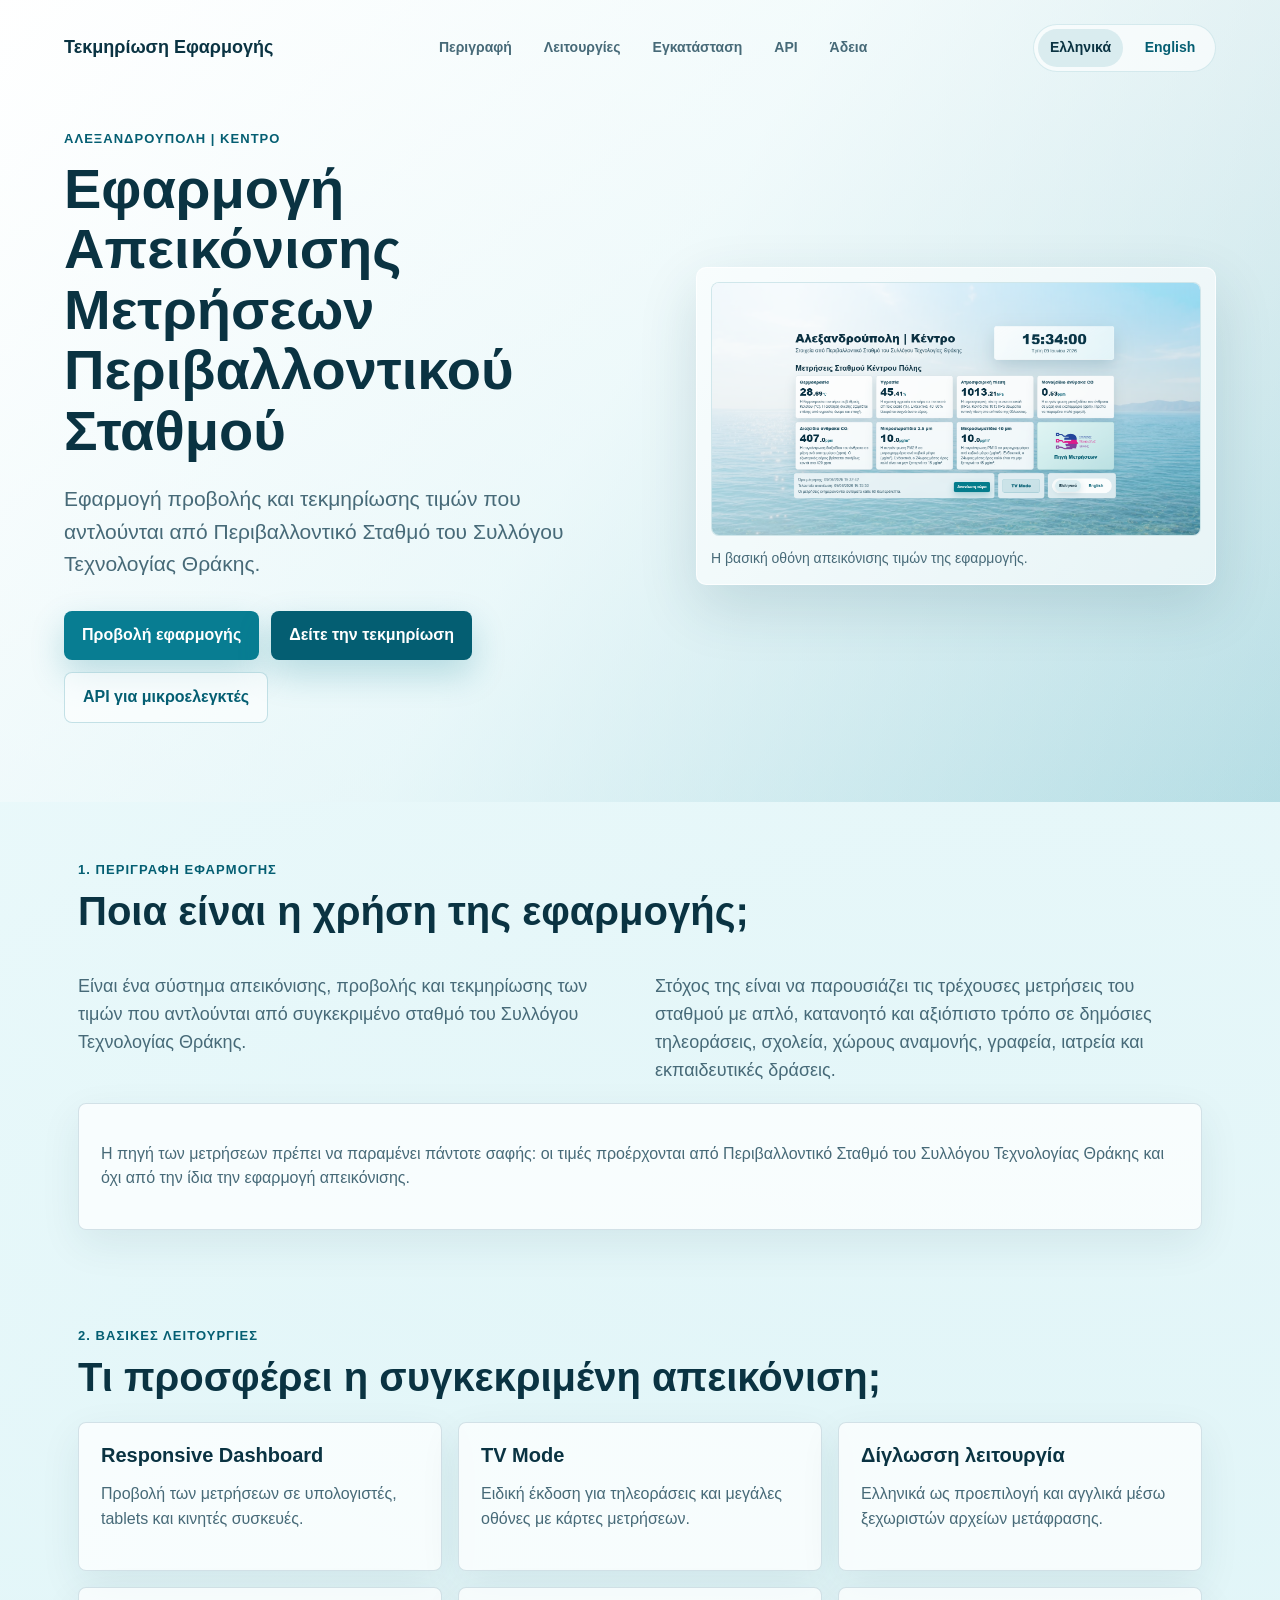
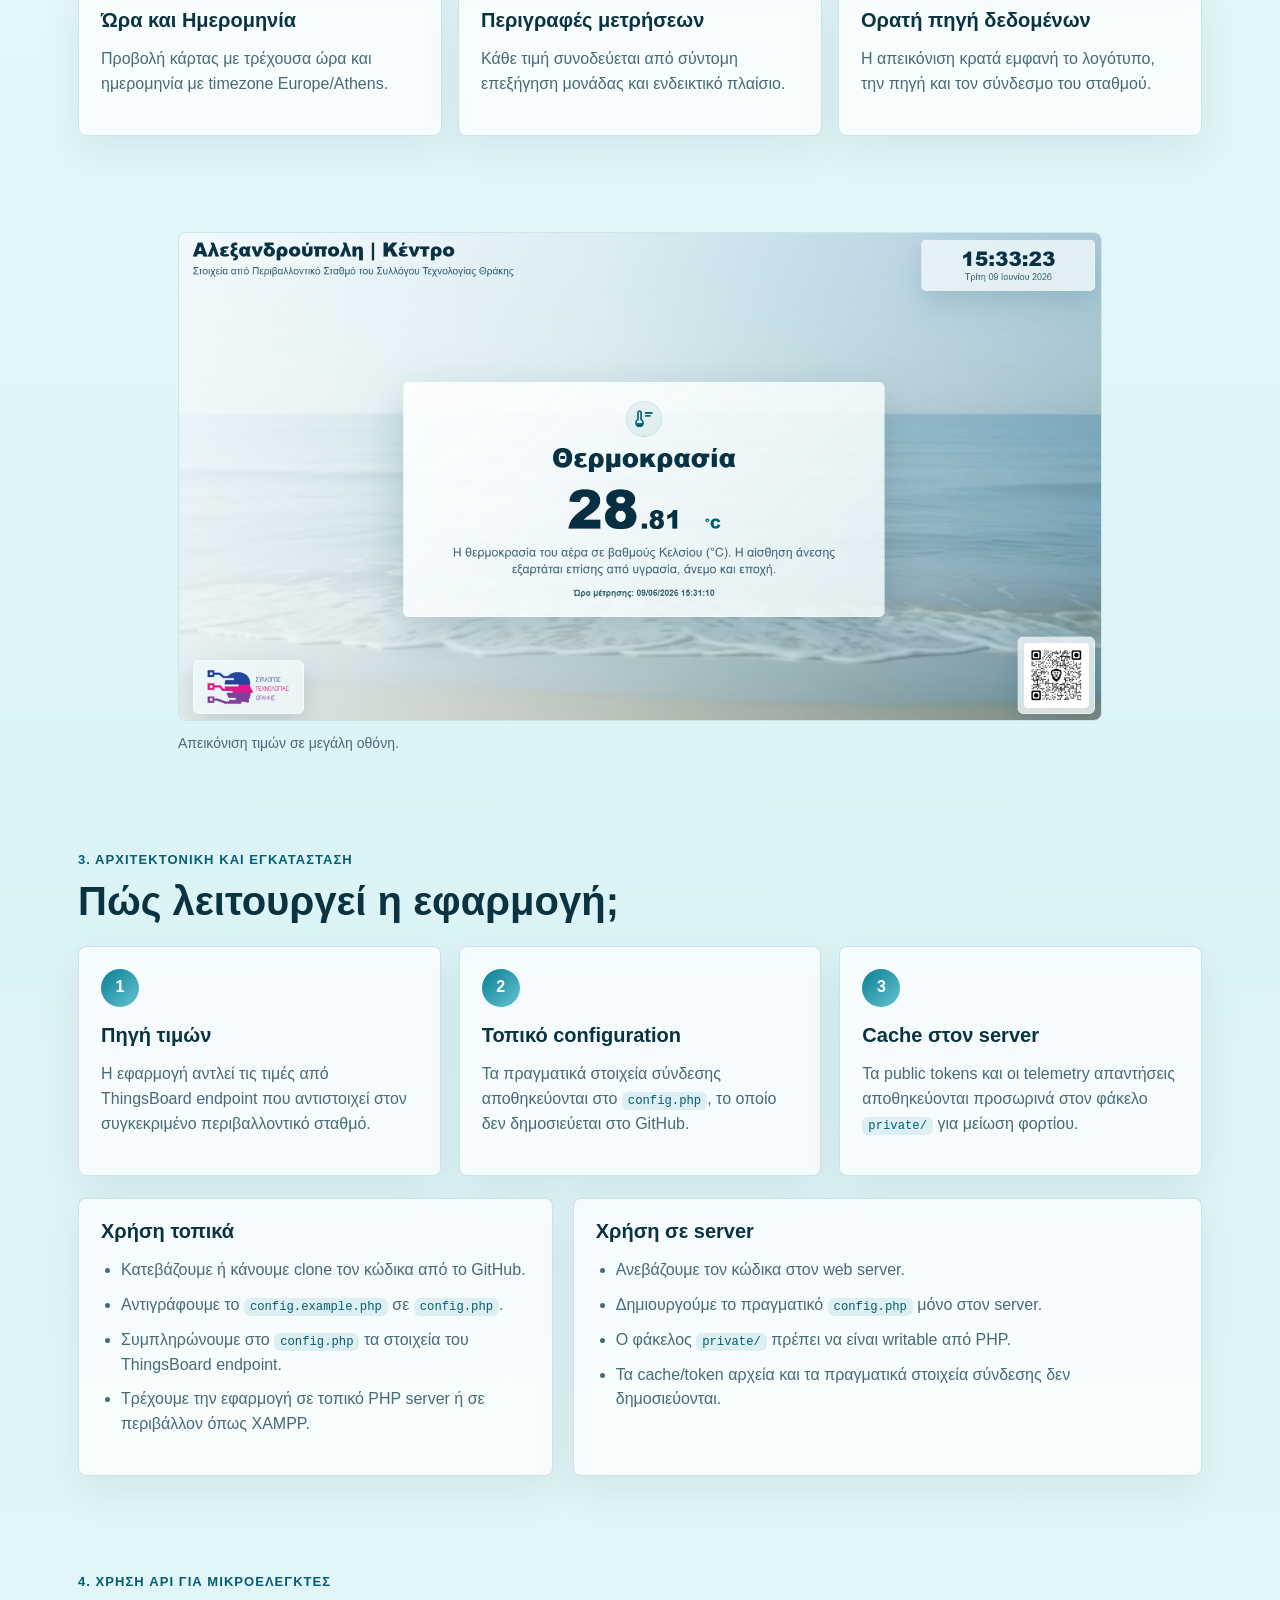
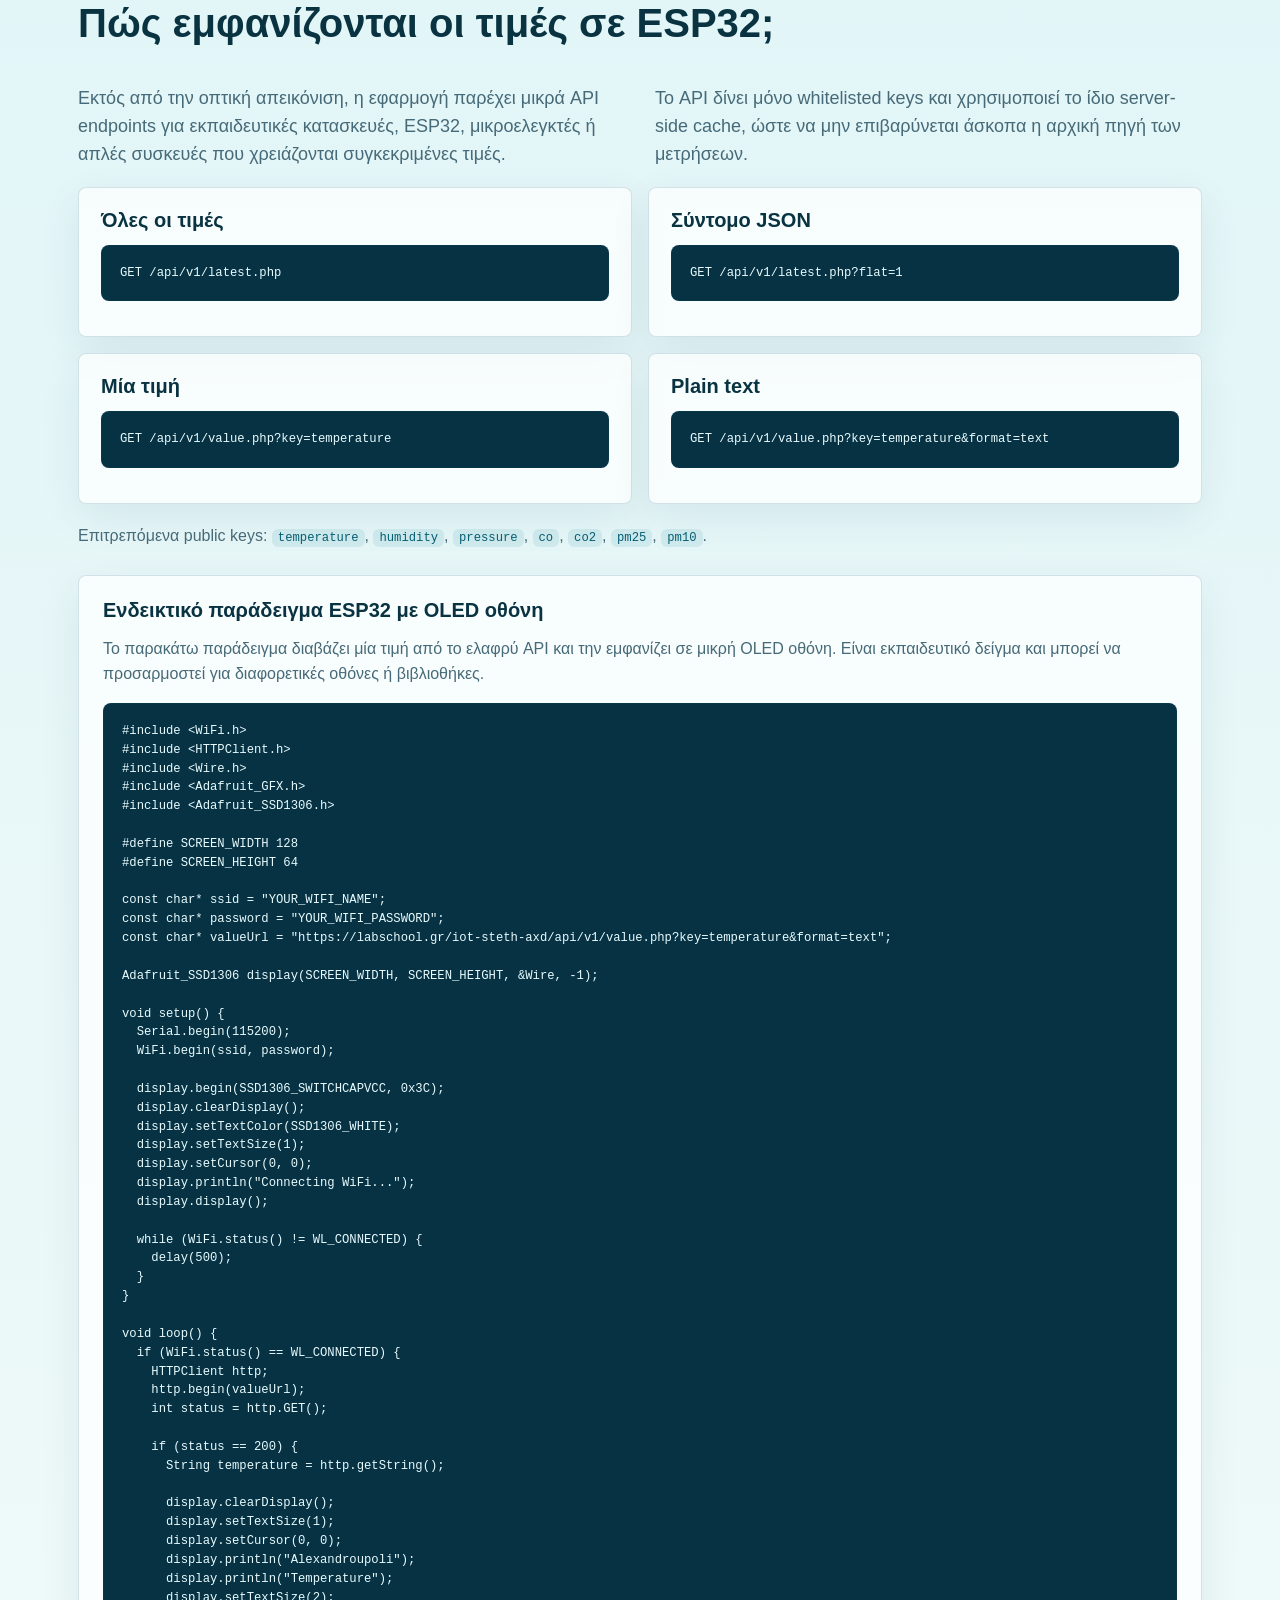
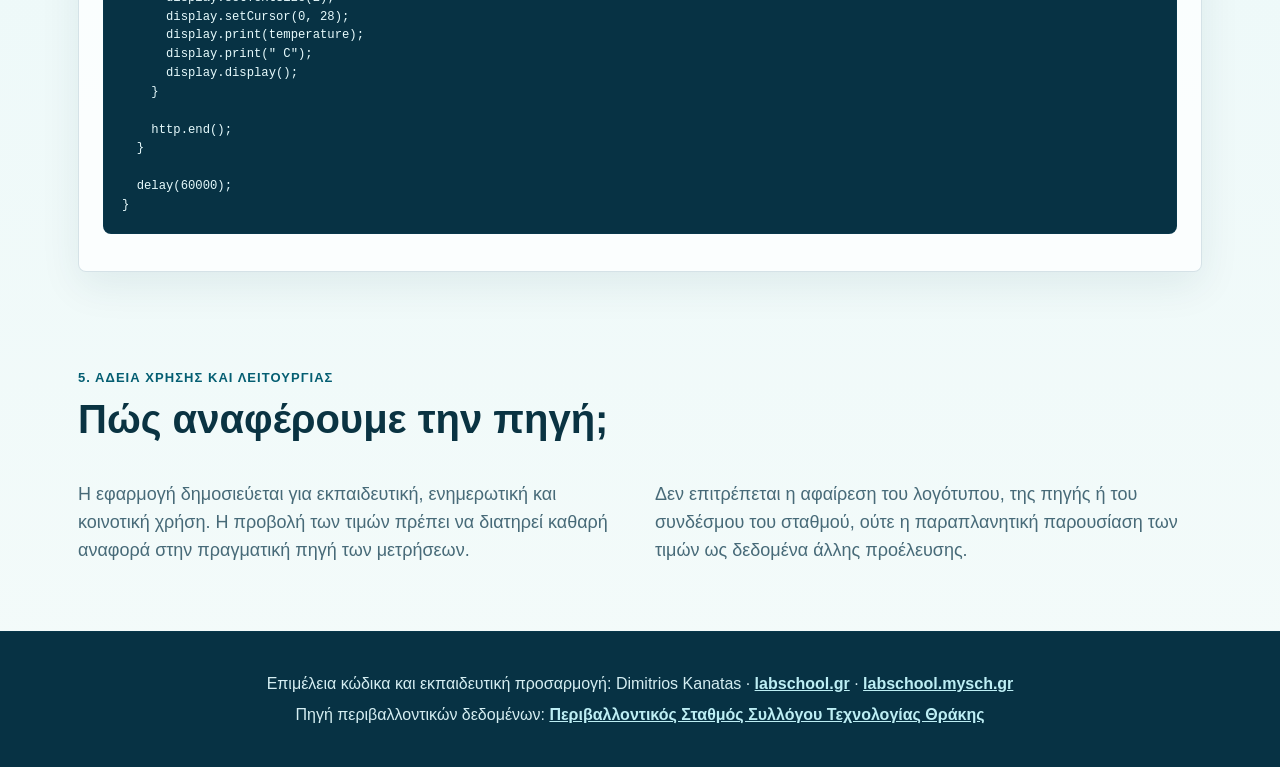
==== docs/index.html @ fb510822 "Initial release of environmental measurements display" ====
<!doctype html>
<html lang="el">
<head>
    <meta charset="utf-8">
    <meta name="viewport" content="width=device-width, initial-scale=1">
    <title>Εφαρμογή Απεικόνισης Μετρήσεων Περιβαλλοντικού Σταθμού</title>
    <meta name="description" content="Τεκμηρίωση εφαρμογής προβολής και τεκμηρίωσης τιμών που αντλούνται από Περιβαλλοντικό Σταθμό του Συλλόγου Τεχνολογίας Θράκης.">
    <link rel="icon" type="image/svg+xml" href="assets/favicon.svg">
    <link rel="stylesheet" href="styles.css">
</head>
<body>
<header class="site-hero" id="top">
    <nav class="topbar" aria-label="Πλοήγηση τεκμηρίωσης">
        <a class="brand" href="#top">Τεκμηρίωση Εφαρμογής</a>
        <div class="nav-links">
            <a href="#description">Περιγραφή</a>
            <a href="#features">Λειτουργίες</a>
            <a href="#architecture">Εγκατάσταση</a>
            <a href="#api">API</a>
            <a href="#license">Άδεια</a>
        </div>
        <div class="language-switch" aria-label="Γλώσσα">
            <a class="active" href="index.html" lang="el" aria-current="page">Ελληνικά</a>
            <a href="en.html" lang="en">English</a>
        </div>
    </nav>

    <div class="hero-grid">
        <div class="hero-copy">
            <p class="eyebrow">Αλεξανδρούπολη | Κέντρο</p>
            <h1>Εφαρμογή Απεικόνισης Μετρήσεων Περιβαλλοντικού Σταθμού</h1>
            <p class="lead">
                Εφαρμογή προβολής και τεκμηρίωσης τιμών που αντλούνται από Περιβαλλοντικό Σταθμό
                του Συλλόγου Τεχνολογίας Θράκης.
            </p>
            <div class="hero-actions">
                <a class="button primary" href="https://labschool.gr/iot-steth-axd/">Προβολή εφαρμογής</a>
                <a class="button primary" href="#description">Δείτε την τεκμηρίωση</a>
                <a class="button secondary" href="#api">API για μικροελεγκτές</a>
            </div>
        </div>

        <figure class="visual-card">
            <img
                class="doc-image"
                src="assets/images/iot-steth-axd.png"
                alt="Στιγμιότυπο της εφαρμογής απεικόνισης μετρήσεων"
            >
            <figcaption>Η βασική οθόνη απεικόνισης τιμών της εφαρμογής.</figcaption>
        </figure>
    </div>
</header>

<main>
    <section class="section intro-section" id="description">
        <div class="section-heading">
            <p class="eyebrow">1. Περιγραφή Εφαρμογής</p>
            <h2>Ποια είναι η χρήση της εφαρμογής;</h2>
        </div>
        <div class="text-columns">
            <p>
                Είναι ένα σύστημα απεικόνισης, προβολής και τεκμηρίωσης των τιμών που αντλούνται
                από συγκεκριμένο σταθμό του Συλλόγου Τεχνολογίας Θράκης.
            </p>
            <p>
                Στόχος της είναι να παρουσιάζει τις τρέχουσες μετρήσεις του σταθμού με απλό,
                κατανοητό και αξιόπιστο τρόπο σε δημόσιες τηλεοράσεις, σχολεία, χώρους αναμονής,
                γραφεία, ιατρεία και εκπαιδευτικές δράσεις.
            </p>
        </div>
        <div class="callout">
            <p>
                Η πηγή των μετρήσεων πρέπει να παραμένει πάντοτε σαφής: οι τιμές προέρχονται από
                Περιβαλλοντικό Σταθμό του Συλλόγου Τεχνολογίας Θράκης και όχι από την ίδια την
                εφαρμογή απεικόνισης.
            </p>
        </div>
    </section>

    <section class="section" id="features">
        <div class="section-heading">
            <p class="eyebrow">2. Βασικές Λειτουργίες</p>
            <h2>Τι προσφέρει η συγκεκριμένη απεικόνιση;</h2>
        </div>
        <div class="feature-grid">
            <article class="feature-card">
                <h3>Responsive Dashboard</h3>
                <p>Προβολή των μετρήσεων σε υπολογιστές, tablets και κινητές συσκευές.</p>
            </article>
            <article class="feature-card">
                <h3>TV Mode</h3>
                <p>Ειδική έκδοση για τηλεοράσεις και μεγάλες οθόνες με κάρτες μετρήσεων.</p>
            </article>
            <article class="feature-card">
                <h3>Δίγλωσση λειτουργία</h3>
                <p>Ελληνικά ως προεπιλογή και αγγλικά μέσω ξεχωριστών αρχείων μετάφρασης.</p>
            </article>
            <article class="feature-card">
                <h3>Ώρα και Ημερομηνία</h3>
                <p>Προβολή κάρτας με τρέχουσα ώρα και ημερομηνία με timezone Europe/Athens.</p>
            </article>
            <article class="feature-card">
                <h3>Περιγραφές μετρήσεων</h3>
                <p>Κάθε τιμή συνοδεύεται από σύντομη επεξήγηση μονάδας και ενδεικτικό πλαίσιο.</p>
            </article>
            <article class="feature-card">
                <h3>Ορατή πηγή δεδομένων</h3>
                <p>Η απεικόνιση κρατά εμφανή το λογότυπο, την πηγή και τον σύνδεσμο του σταθμού.</p>
            </article>
        </div>
    </section>

    <section class="section image-strip single-image" aria-label="Εικόνα τεκμηρίωσης TV Mode">
        <figure>
            <img
                class="doc-image"
                src="assets/images/iot-steth-axd-tv-mode.png"
                alt="Στιγμιότυπο του TV Mode της εφαρμογής απεικόνισης μετρήσεων"
            >
            <figcaption>Απεικόνιση τιμών σε μεγάλη οθόνη.</figcaption>
        </figure>
    </section>

    <section class="section" id="architecture">
        <div class="section-heading">
            <p class="eyebrow">3. Αρχιτεκτονική και Εγκατάσταση</p>
            <h2>Πώς λειτουργεί η εφαρμογή;</h2>
        </div>
        <div class="architecture-flow">
            <article>
                <span class="step">1</span>
                <h3>Πηγή τιμών</h3>
                <p>
                    Η εφαρμογή αντλεί τις τιμές από ThingsBoard endpoint που αντιστοιχεί στον
                    συγκεκριμένο περιβαλλοντικό σταθμό.
                </p>
            </article>
            <article>
                <span class="step">2</span>
                <h3>Τοπικό configuration</h3>
                <p>
                    Τα πραγματικά στοιχεία σύνδεσης αποθηκεύονται στο <code>config.php</code>, το
                    οποίο δεν δημοσιεύεται στο GitHub.
                </p>
            </article>
            <article>
                <span class="step">3</span>
                <h3>Cache στον server</h3>
                <p>
                    Τα public tokens και οι telemetry απαντήσεις αποθηκεύονται προσωρινά στον
                    φάκελο <code>private/</code> για μείωση φορτίου.
                </p>
            </article>
        </div>

        <div class="checklist-grid setup-grid">
            <div>
                <h3>Χρήση τοπικά</h3>
                <ul class="checklist">
                    <li>Κατεβάζουμε ή κάνουμε clone τον κώδικα από το GitHub.</li>
                    <li>Αντιγράφουμε το <code>config.example.php</code> σε <code>config.php</code>.</li>
                    <li>Συμπληρώνουμε στο <code>config.php</code> τα στοιχεία του ThingsBoard endpoint.</li>
                    <li>Τρέχουμε την εφαρμογή σε τοπικό PHP server ή σε περιβάλλον όπως XAMPP.</li>
                </ul>
            </div>
            <div>
                <h3>Χρήση σε server</h3>
                <ul class="checklist">
                    <li>Ανεβάζουμε τον κώδικα στον web server.</li>
                    <li>Δημιουργούμε το πραγματικό <code>config.php</code> μόνο στον server.</li>
                    <li>Ο φάκελος <code>private/</code> πρέπει να είναι writable από PHP.</li>
                    <li>Τα cache/token αρχεία και τα πραγματικά στοιχεία σύνδεσης δεν δημοσιεύονται.</li>
                </ul>
            </div>
        </div>
    </section>

    <section class="section" id="api">
        <div class="section-heading">
            <p class="eyebrow">4. Χρήση API για μικροελεγκτές</p>
            <h2>Πώς εμφανίζονται οι τιμές σε ESP32;</h2>
        </div>
        <div class="text-columns">
            <p>
                Εκτός από την οπτική απεικόνιση, η εφαρμογή παρέχει μικρά API endpoints για
                εκπαιδευτικές κατασκευές, ESP32, μικροελεγκτές ή απλές συσκευές που χρειάζονται
                συγκεκριμένες τιμές.
            </p>
            <p>
                Το API δίνει μόνο whitelisted keys και χρησιμοποιεί το ίδιο server-side cache,
                ώστε να μην επιβαρύνεται άσκοπα η αρχική πηγή των μετρήσεων.
            </p>
        </div>
        <div class="api-grid">
            <article>
                <h3>Όλες οι τιμές</h3>
                <pre><code>GET /api/v1/latest.php</code></pre>
            </article>
            <article>
                <h3>Σύντομο JSON</h3>
                <pre><code>GET /api/v1/latest.php?flat=1</code></pre>
            </article>
            <article>
                <h3>Μία τιμή</h3>
                <pre><code>GET /api/v1/value.php?key=temperature</code></pre>
            </article>
            <article>
                <h3>Plain text</h3>
                <pre><code>GET /api/v1/value.php?key=temperature&amp;format=text</code></pre>
            </article>
        </div>
        <p class="note">
            Επιτρεπόμενα public keys: <code>temperature</code>, <code>humidity</code>,
            <code>pressure</code>, <code>co</code>, <code>co2</code>,
            <code>pm25</code>, <code>pm10</code>.
        </p>

        <article class="code-example">
            <h3>Ενδεικτικό παράδειγμα ESP32 με OLED οθόνη</h3>
            <p>
                Το παρακάτω παράδειγμα διαβάζει μία τιμή από το ελαφρύ API και την εμφανίζει σε
                μικρή OLED οθόνη. Είναι εκπαιδευτικό δείγμα και μπορεί να προσαρμοστεί για
                διαφορετικές οθόνες ή βιβλιοθήκες.
            </p>
            <pre><code>#include &lt;WiFi.h&gt;
#include &lt;HTTPClient.h&gt;
#include &lt;Wire.h&gt;
#include &lt;Adafruit_GFX.h&gt;
#include &lt;Adafruit_SSD1306.h&gt;

#define SCREEN_WIDTH 128
#define SCREEN_HEIGHT 64

const char* ssid = "YOUR_WIFI_NAME";
const char* password = "YOUR_WIFI_PASSWORD";
const char* valueUrl = "https://labschool.gr/iot-steth-axd/api/v1/value.php?key=temperature&amp;format=text";

Adafruit_SSD1306 display(SCREEN_WIDTH, SCREEN_HEIGHT, &Wire, -1);

void setup() {
  Serial.begin(115200);
  WiFi.begin(ssid, password);

  display.begin(SSD1306_SWITCHCAPVCC, 0x3C);
  display.clearDisplay();
  display.setTextColor(SSD1306_WHITE);
  display.setTextSize(1);
  display.setCursor(0, 0);
  display.println("Connecting WiFi...");
  display.display();

  while (WiFi.status() != WL_CONNECTED) {
    delay(500);
  }
}

void loop() {
  if (WiFi.status() == WL_CONNECTED) {
    HTTPClient http;
    http.begin(valueUrl);
    int status = http.GET();

    if (status == 200) {
      String temperature = http.getString();

      display.clearDisplay();
      display.setTextSize(1);
      display.setCursor(0, 0);
      display.println("Alexandroupoli");
      display.println("Temperature");
      display.setTextSize(2);
      display.setCursor(0, 28);
      display.print(temperature);
      display.print(" C");
      display.display();
    }

    http.end();
  }

  delay(60000);
}</code></pre>
        </article>
    </section>

    <section class="section" id="license">
        <div class="section-heading">
            <p class="eyebrow">5. Άδεια Χρήσης και Λειτουργίας</p>
            <h2>Πώς αναφέρουμε την πηγή;</h2>
        </div>
        <div class="text-columns">
            <p>
                Η εφαρμογή δημοσιεύεται για εκπαιδευτική, ενημερωτική και κοινοτική χρήση. Η
                προβολή των τιμών πρέπει να διατηρεί καθαρή αναφορά στην πραγματική πηγή των
                μετρήσεων.
            </p>
            <p>
                Δεν επιτρέπεται η αφαίρεση του λογότυπου, της πηγής ή του συνδέσμου του σταθμού,
                ούτε η παραπλανητική παρουσίαση των τιμών ως δεδομένα άλλης προέλευσης.
            </p>
        </div>
    </section>
</main>

<footer class="site-footer">
    <p>
        Επιμέλεια κώδικα και εκπαιδευτική προσαρμογή: Dimitrios Kanatas ·
        <a href="https://labschool.gr">labschool.gr</a> ·
        <a href="https://labschool.mysch.gr">labschool.mysch.gr</a>
    </p>
    <p>
        Πηγή περιβαλλοντικών δεδομένων:
        <a href="https://steth.gr/env">Περιβαλλοντικός Σταθμός Συλλόγου Τεχνολογίας Θράκης</a>
    </p>
</footer>
</body>
</html>
---- docs/styles.css ----
:root {
    --ink: #0a3342;
    --muted: #476a78;
    --sea: #087d92;
    --sea-dark: #045e72;
    --foam: #edf9fa;
    --foam-strong: #ffffff;
    --sand: #f4d89d;
    --line: rgba(13, 83, 111, 0.16);
    --shadow: 0 22px 60px rgba(7, 61, 82, 0.14);
}

* {
    box-sizing: border-box;
}

html {
    scroll-behavior: smooth;
}

body {
    margin: 0;
    color: var(--ink);
    font-family: Arial, Helvetica, sans-serif;
    line-height: 1.55;
    background:
        linear-gradient(180deg, rgba(241, 252, 253, 0.94), rgba(210, 240, 244, 0.78) 44%, rgba(244, 251, 250, 1)),
        radial-gradient(circle at 78% 8%, rgba(8, 125, 146, 0.22), transparent 28%);
}

a {
    color: var(--sea-dark);
    font-weight: 700;
}

code {
    padding: 2px 6px;
    border-radius: 6px;
    background: rgba(8, 125, 146, 0.1);
    color: var(--sea-dark);
    font-size: 0.94em;
}

pre {
    overflow-x: auto;
    padding: 18px;
    border: 1px solid var(--line);
    border-radius: 8px;
    background: #073244;
    color: #e7fbfd;
    line-height: 1.45;
}

pre code {
    padding: 0;
    background: transparent;
    color: inherit;
}

.site-hero {
    min-height: 88vh;
    padding: 24px min(5vw, 72px) 70px;
    background:
        linear-gradient(120deg, rgba(255, 255, 255, 0.84), rgba(237, 249, 250, 0.64) 48%, rgba(8, 125, 146, 0.18)),
        linear-gradient(180deg, rgba(255, 255, 255, 0.9), rgba(209, 238, 244, 0.5));
}

.topbar {
    display: flex;
    align-items: center;
    justify-content: space-between;
    gap: 24px;
    max-width: 1180px;
    margin: 0 auto;
}

.brand {
    color: var(--ink);
    font-size: 18px;
    font-weight: 800;
    text-decoration: none;
}

.nav-links {
    display: flex;
    flex-wrap: wrap;
    justify-content: flex-end;
    gap: 12px;
}

.nav-links a {
    padding: 8px 10px;
    border-radius: 999px;
    color: var(--muted);
    font-size: 14px;
    text-decoration: none;
}

.nav-links a:hover,
.nav-links a:focus-visible {
    background: rgba(8, 125, 146, 0.1);
    color: var(--sea-dark);
}

.language-switch {
    display: flex;
    gap: 6px;
    padding: 4px;
    border: 1px solid rgba(8, 125, 146, 0.14);
    border-radius: 999px;
    background: rgba(255, 255, 255, 0.62);
}

.language-switch a {
    min-width: 82px;
    padding: 8px 12px;
    border-radius: 999px;
    color: var(--sea-dark);
    font-size: 14px;
    font-weight: 800;
    text-align: center;
    text-decoration: none;
}

.language-switch a.active {
    background: rgba(8, 125, 146, 0.12);
    color: var(--ink);
}

.hero-grid {
    display: grid;
    grid-template-columns: minmax(0, 1fr) minmax(320px, 520px);
    gap: min(6vw, 70px);
    align-items: center;
    max-width: 1180px;
    min-height: 68vh;
    margin: 48px auto 0;
}

.eyebrow {
    margin: 0 0 10px;
    color: var(--sea-dark);
    font-size: 13px;
    font-weight: 800;
    letter-spacing: 0.08em;
    text-transform: uppercase;
}

h1,
h2,
h3 {
    margin: 0;
    line-height: 1.08;
}

h1 {
    max-width: 760px;
    font-size: clamp(34px, 4.6vw, 56px);
    letter-spacing: 0;
}

h2 {
    font-size: clamp(28px, 3.2vw, 40px);
}

h3 {
    font-size: 20px;
}

.lead {
    max-width: 690px;
    margin: 22px 0 0;
    color: var(--muted);
    font-size: 21px;
}

.hero-actions {
    display: flex;
    flex-wrap: wrap;
    gap: 12px;
    margin-top: 30px;
}

.button {
    display: inline-flex;
    align-items: center;
    min-height: 44px;
    padding: 12px 18px;
    border-radius: 8px;
    text-decoration: none;
}

.button.primary {
    background: var(--sea);
    color: #fff;
    box-shadow: 0 14px 34px rgba(8, 125, 146, 0.24);
}

.button.primary + .button.primary {
    background: var(--sea-dark);
}

.button.secondary {
    border: 1px solid rgba(8, 125, 146, 0.22);
    background: rgba(255, 255, 255, 0.58);
    color: var(--sea-dark);
}

.visual-card,
.image-strip figure {
    margin: 0;
}

.visual-card {
    padding: 14px;
    border: 1px solid rgba(255, 255, 255, 0.76);
    border-radius: 10px;
    background: rgba(255, 255, 255, 0.58);
    box-shadow: var(--shadow);
}

.image-placeholder {
    display: grid;
    min-height: 320px;
    place-items: center;
    border: 1px solid rgba(8, 125, 146, 0.2);
    border-radius: 8px;
    background:
        linear-gradient(150deg, rgba(255, 255, 255, 0.88), rgba(219, 247, 250, 0.76)),
        repeating-linear-gradient(-45deg, rgba(8, 125, 146, 0.07) 0 10px, transparent 10px 22px);
    color: var(--sea-dark);
    font-weight: 800;
    text-align: center;
}

.image-placeholder.small {
    min-height: 210px;
}

.doc-image {
    display: block;
    width: 100%;
    height: auto;
    border: 1px solid rgba(8, 125, 146, 0.18);
    border-radius: 8px;
    background: rgba(255, 255, 255, 0.72);
}

figcaption {
    margin-top: 12px;
    color: var(--muted);
    font-size: 14px;
}

.section {
    max-width: 1180px;
    margin: 0 auto;
    padding: 48px min(5vw, 28px);
}

.intro-section {
    padding-top: 58px;
}

.section-heading {
    max-width: 1040px;
    margin-bottom: 22px;
}

.text-columns {
    display: grid;
    grid-template-columns: repeat(2, minmax(0, 1fr));
    gap: 30px;
    color: var(--muted);
    font-size: 18px;
}

.feature-grid,
.api-grid {
    display: grid;
    grid-template-columns: repeat(3, minmax(0, 1fr));
    gap: 16px;
}

.feature-card,
.api-grid article,
.architecture-flow article,
.callout,
.checklist-grid > div {
    border: 1px solid var(--line);
    border-radius: 8px;
    background: rgba(255, 255, 255, 0.72);
    box-shadow: 0 14px 40px rgba(7, 61, 82, 0.08);
}

.feature-card,
.api-grid article,
.architecture-flow article {
    padding: 22px;
}

.feature-card p,
.api-grid p,
.architecture-flow p,
.callout p {
    color: var(--muted);
}

.image-strip {
    display: grid;
    grid-template-columns: repeat(3, minmax(0, 1fr));
    gap: 18px;
}

.image-strip.single-image {
    grid-template-columns: minmax(0, 1fr);
    max-width: 980px;
}

.architecture-flow {
    display: grid;
    grid-template-columns: repeat(3, minmax(0, 1fr));
    gap: 18px;
}

.step {
    display: inline-grid;
    width: 38px;
    height: 38px;
    margin-bottom: 18px;
    place-items: center;
    border-radius: 50%;
    background: linear-gradient(135deg, var(--sea), #66c5d2);
    color: #fff;
    font-weight: 800;
}

.callout {
    padding: 22px;
}

.checklist-grid {
    display: grid;
    grid-template-columns: minmax(0, 0.86fr) minmax(0, 1.14fr);
    gap: 20px;
}

.setup-grid {
    margin-top: 22px;
}

.checklist-grid > div {
    padding: 22px;
}

.checklist {
    display: grid;
    gap: 10px;
    padding-left: 20px;
    color: var(--muted);
}

.api-grid {
    grid-template-columns: repeat(2, minmax(0, 1fr));
}

.note {
    margin-top: 20px;
    color: var(--muted);
}

.code-example {
    margin-top: 26px;
    padding: 24px;
    border: 1px solid var(--line);
    border-radius: 8px;
    background: rgba(255, 255, 255, 0.72);
    box-shadow: 0 14px 40px rgba(7, 61, 82, 0.08);
}

.code-example p {
    color: var(--muted);
}

.site-footer {
    padding: 34px min(5vw, 72px);
    border-top: 1px solid var(--line);
    background: #073244;
    color: #d5eef2;
    text-align: center;
}

.site-footer p {
    margin: 6px 0;
}

.site-footer a {
    color: #bdeef4;
}

@media (max-width: 860px) {
    .topbar,
    .hero-grid,
    .text-columns,
    .feature-grid,
    .image-strip,
    .architecture-flow,
    .checklist-grid,
    .api-grid {
        grid-template-columns: 1fr;
    }

    .topbar {
        display: grid;
        justify-items: start;
    }

    .nav-links,
    .language-switch {
        justify-content: flex-start;
    }

    .hero-grid {
        min-height: auto;
    }

    .site-hero {
        min-height: auto;
    }
}
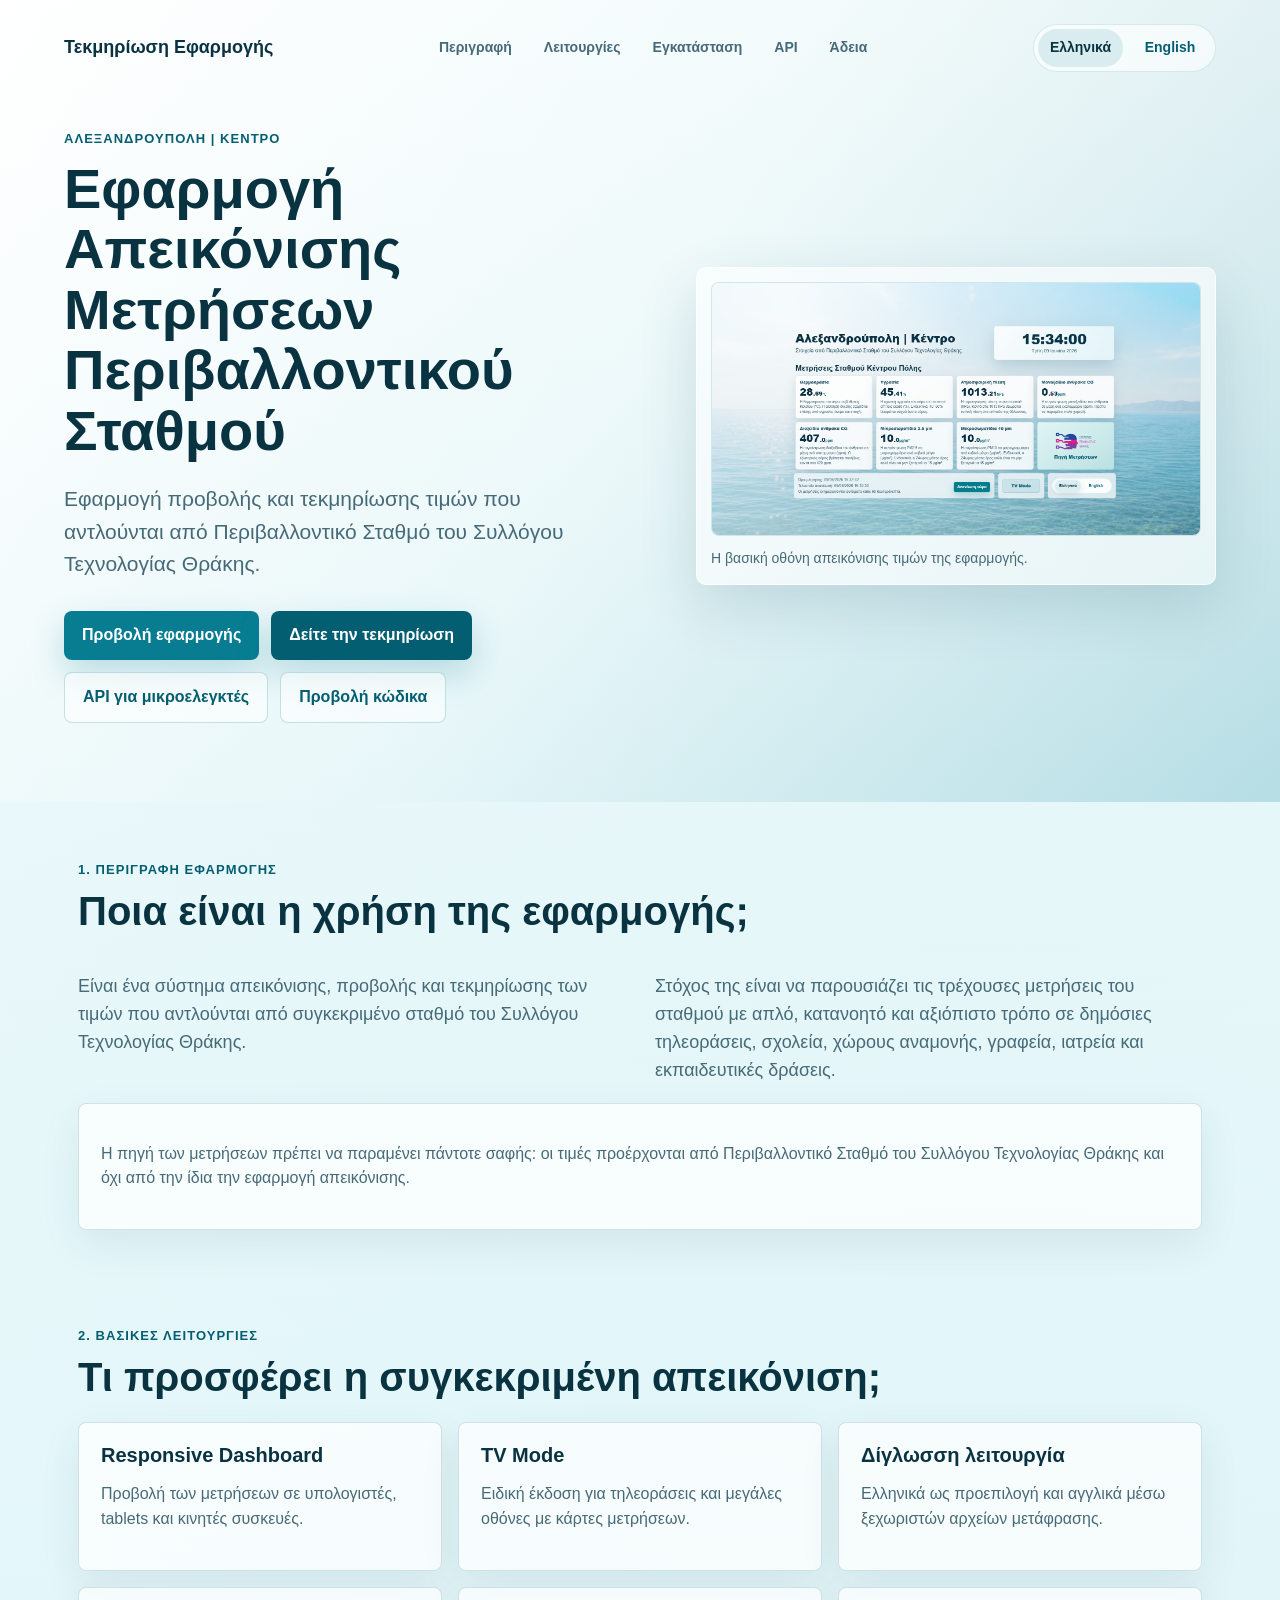
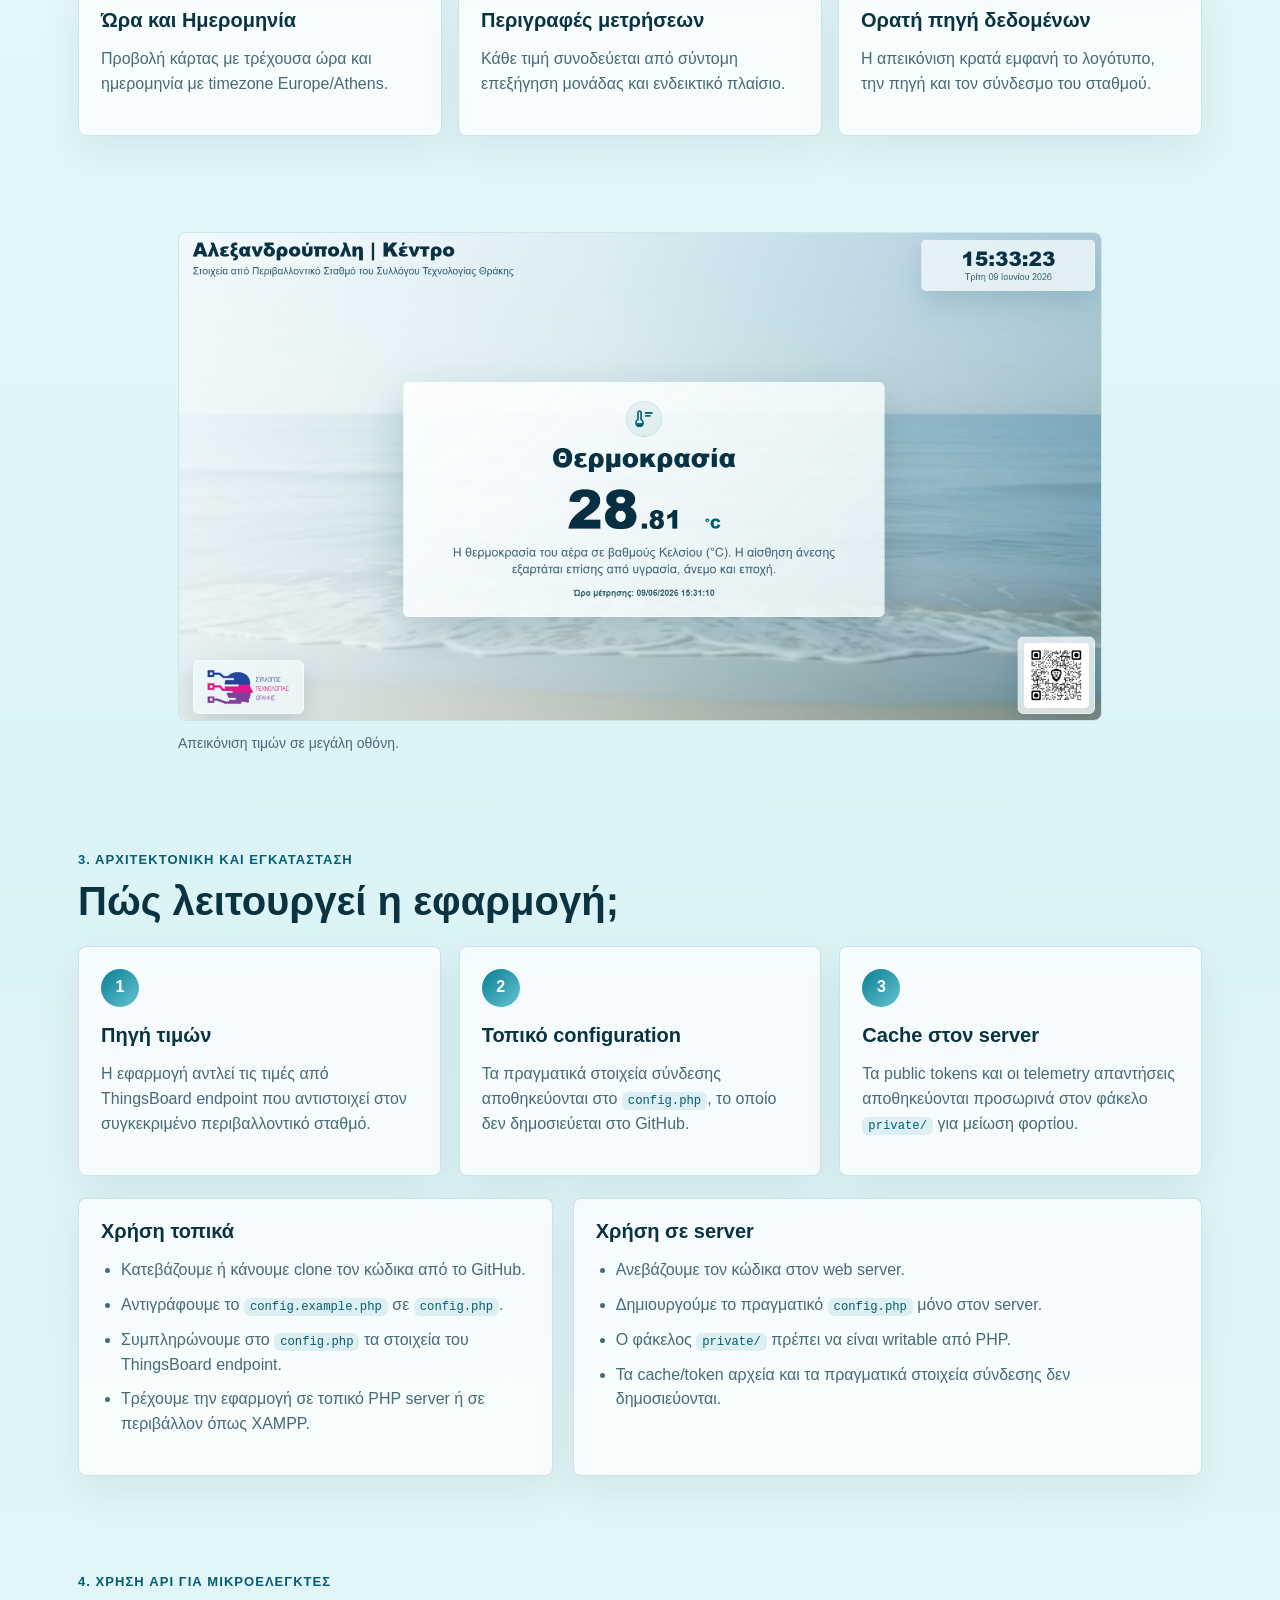
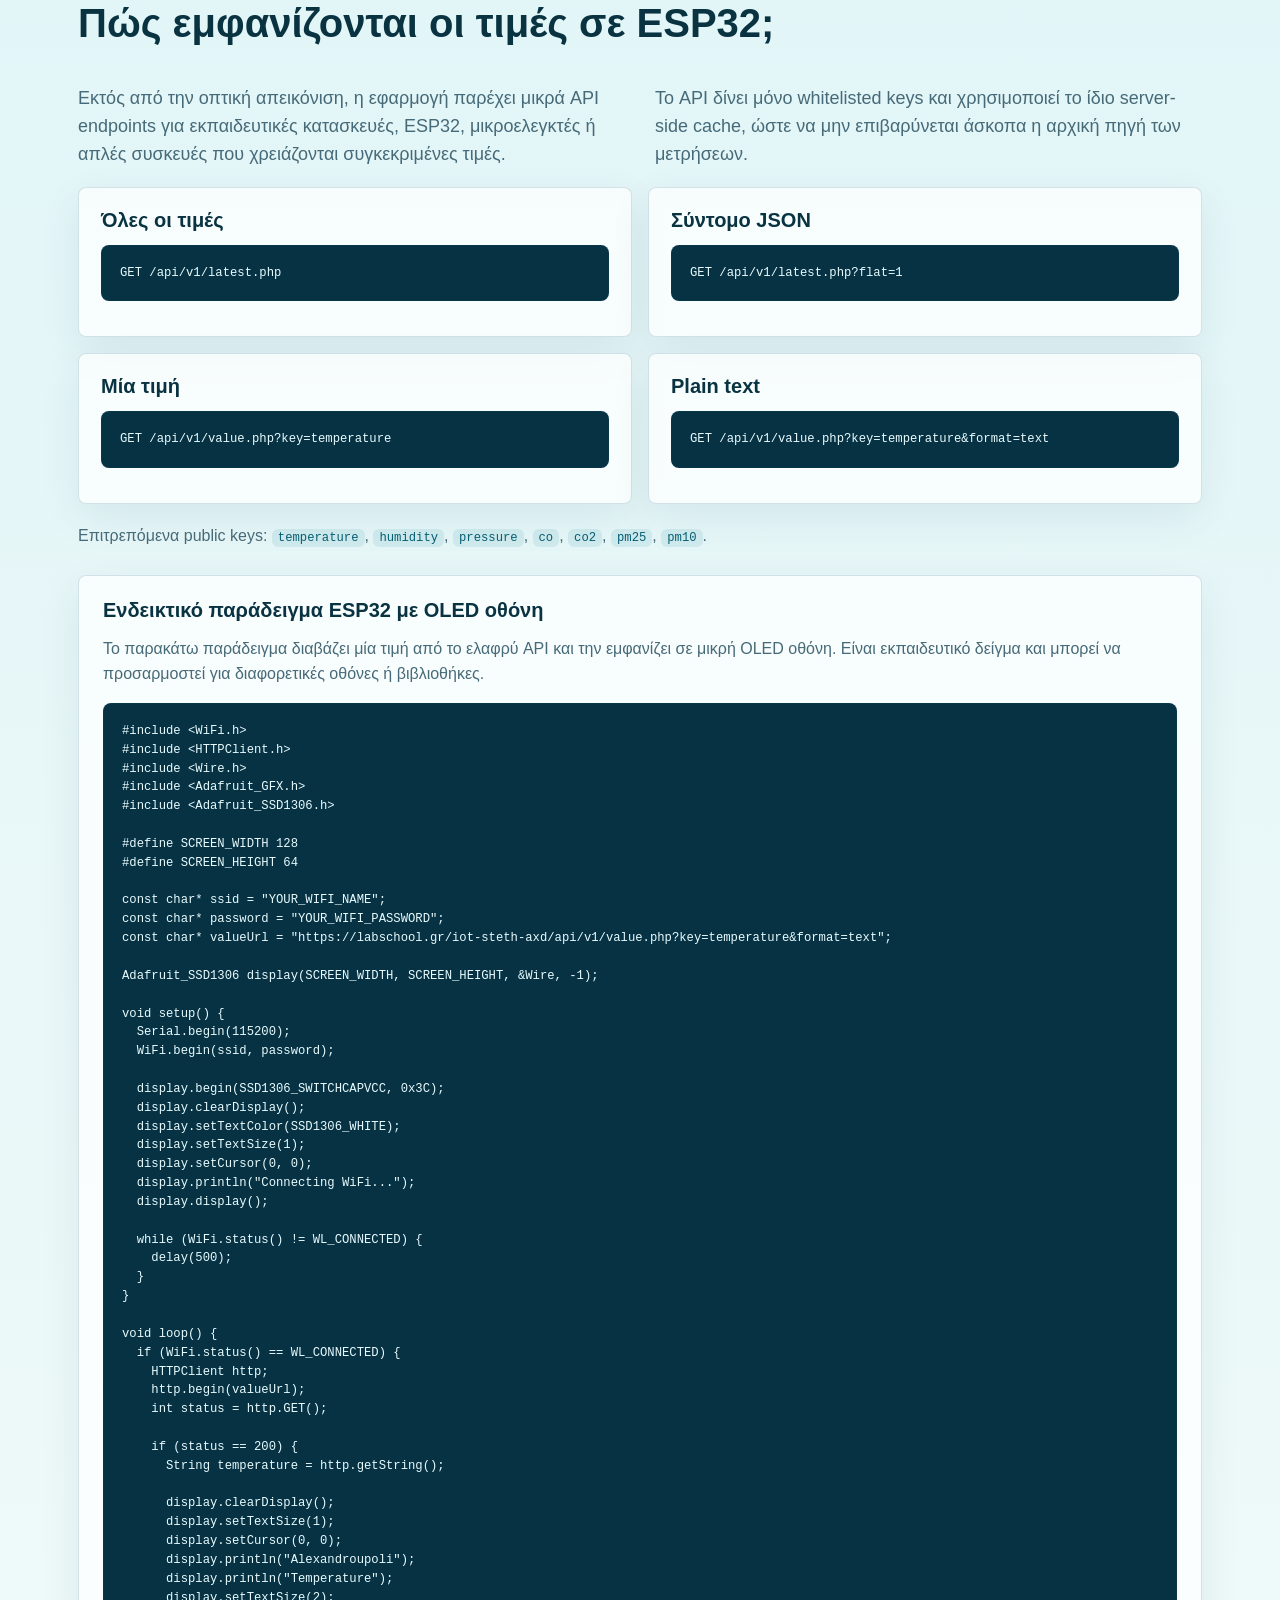
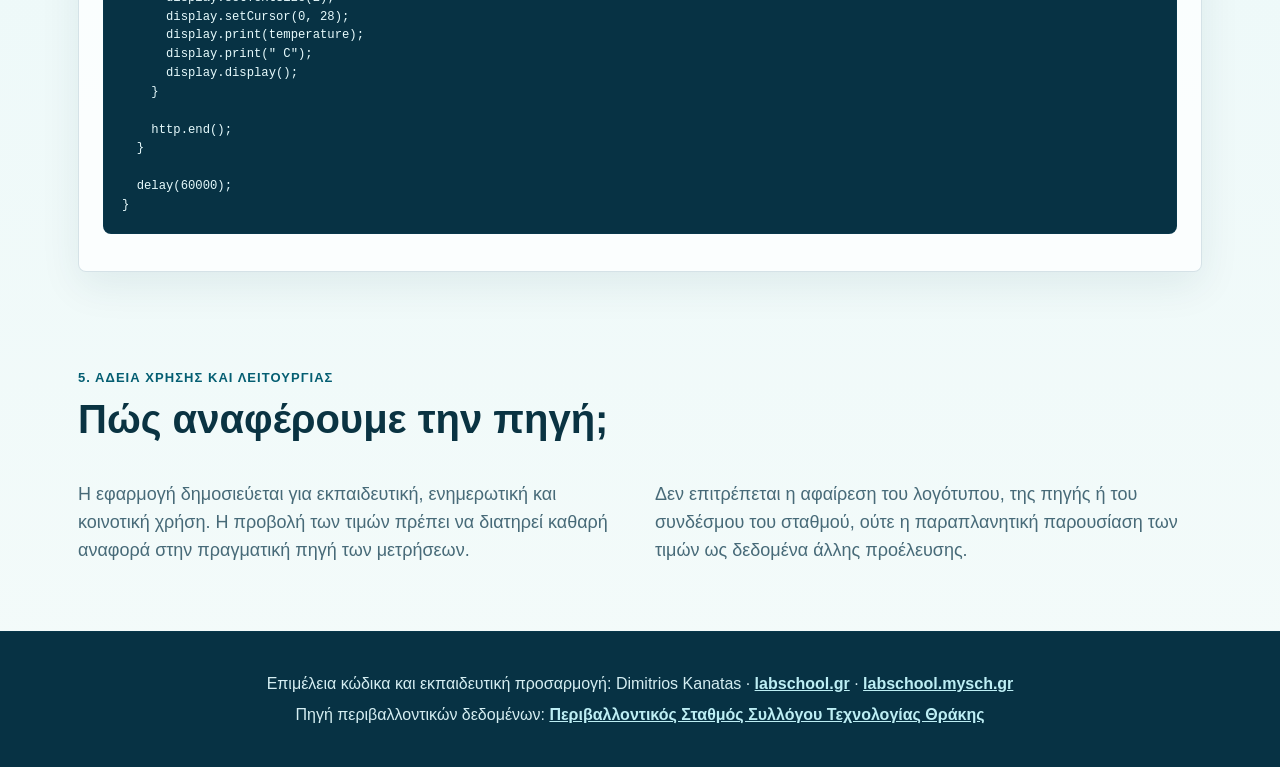
==== commit af2f6ea0: "Add documentation and source code links" ====
--- a/docs/index.html
+++ b/docs/index.html
@@ -37,6 +37,7 @@
                 <a class="button primary" href="https://labschool.gr/iot-steth-axd/">Προβολή εφαρμογής</a>
                 <a class="button primary" href="#description">Δείτε την τεκμηρίωση</a>
                 <a class="button secondary" href="#api">API για μικροελεγκτές</a>
+                <a class="button secondary" href="https://github.com/LabSchool-GR/iot-steth-axd">Προβολή κώδικα</a>
             </div>
         </div>
 
